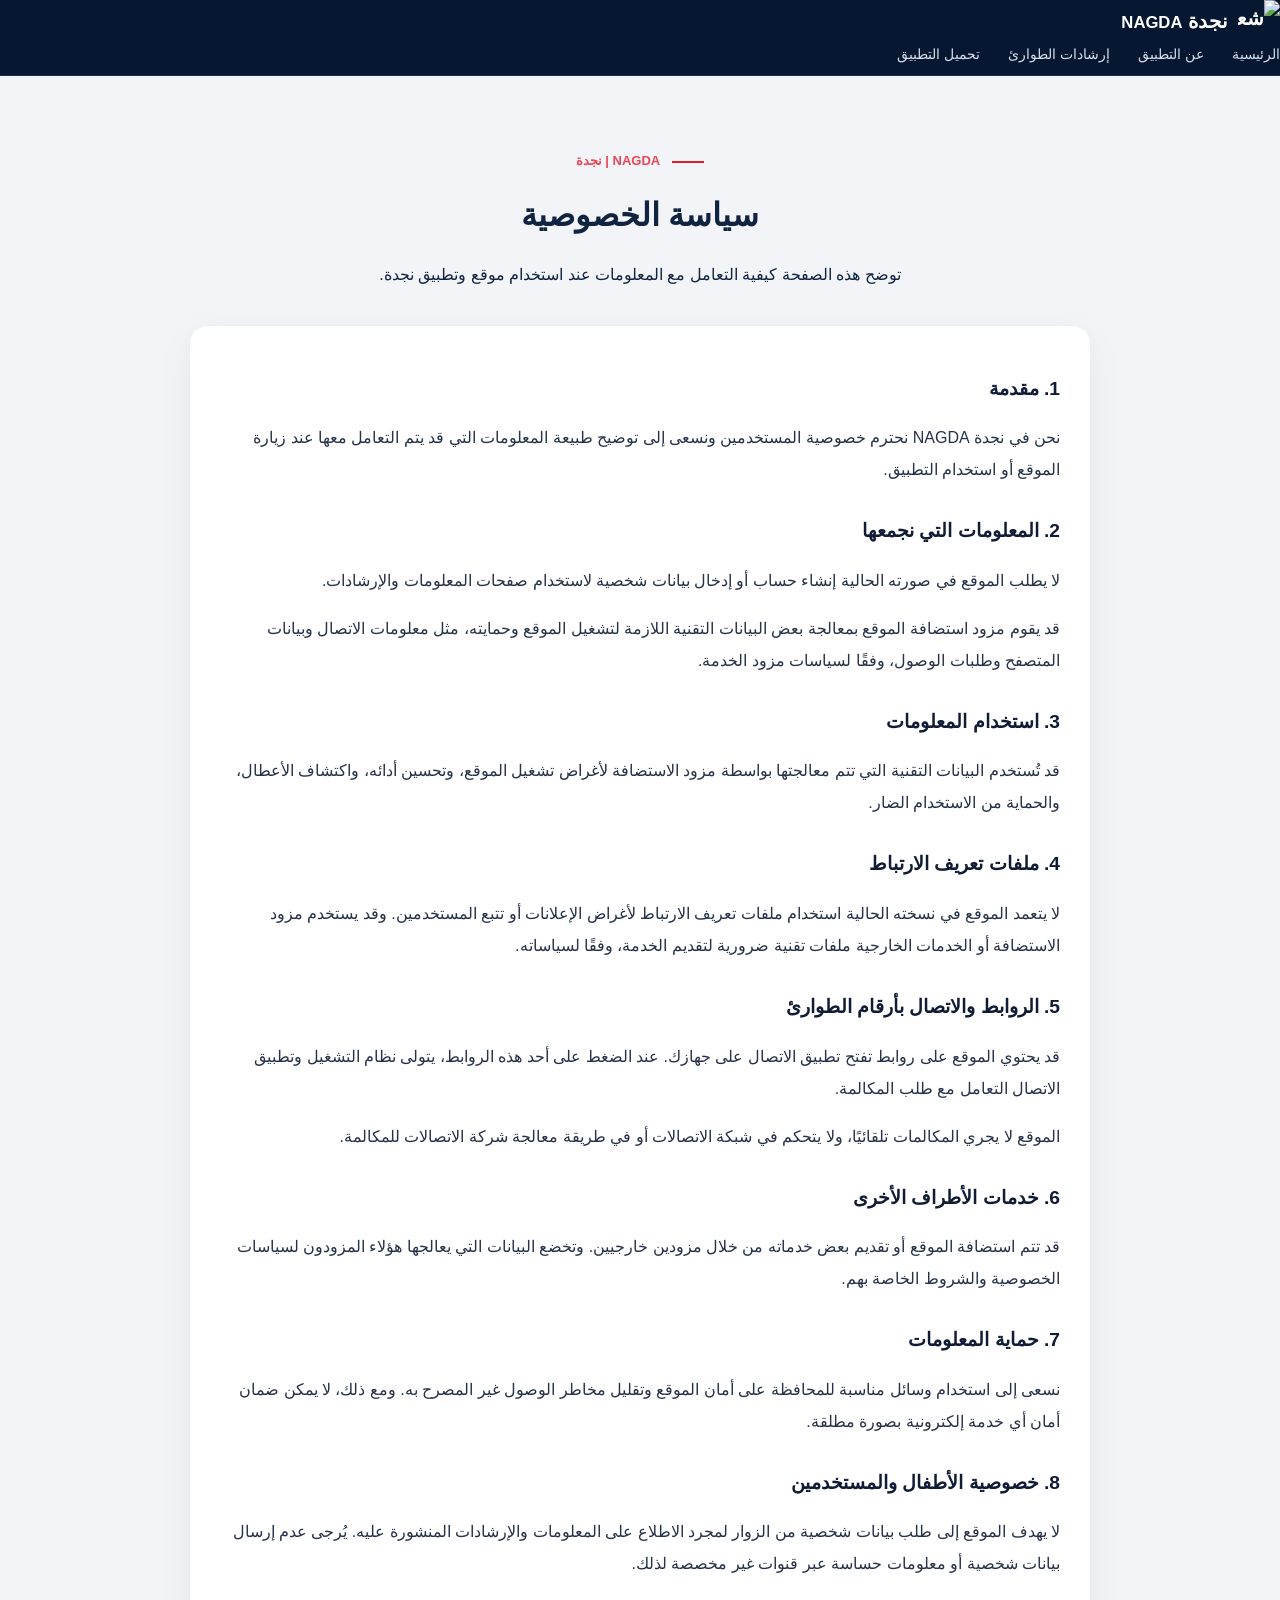
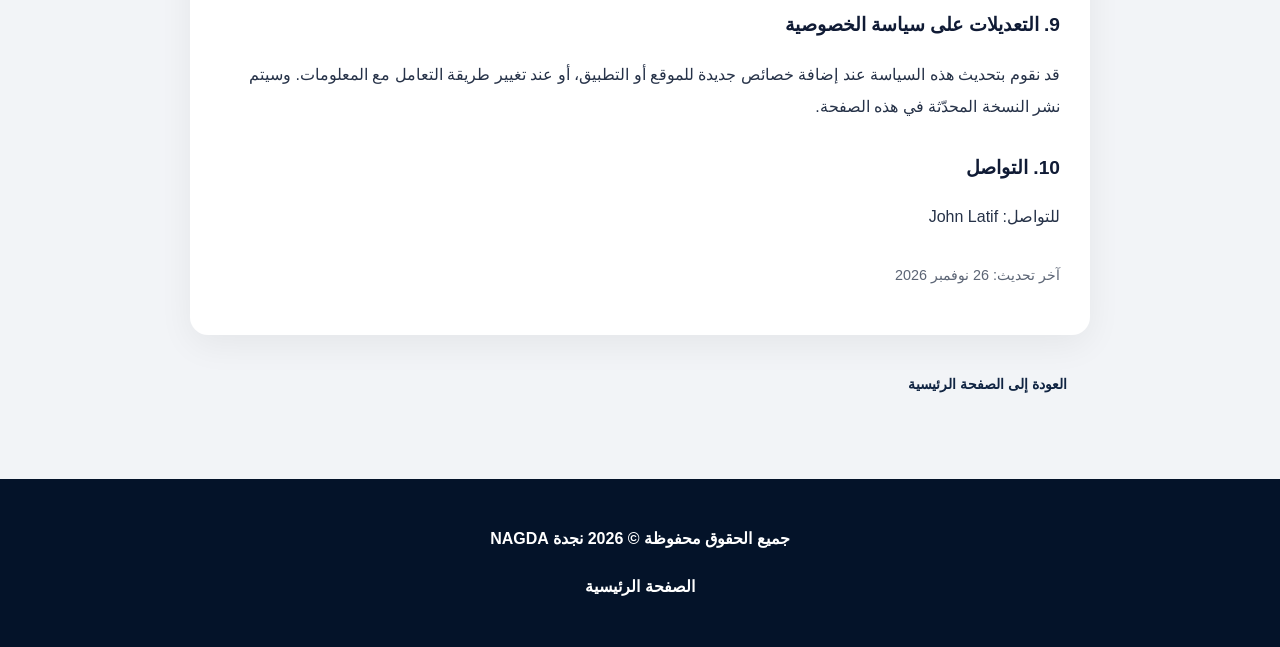
==== privacy.html @ 429201cb "Create privacy.html" ====
<!DOCTYPE html>
<html lang="ar" dir="rtl">
<head>
  <meta charset="UTF-8">
  <meta name="viewport" content="width=device-width, initial-scale=1.0">

  <title>سياسة الخصوصية | نجدة NAGDA</title>
  <meta
    name="description"
    content="سياسة الخصوصية لموقع وتطبيق نجدة NAGDA."
  >
  <meta name="theme-color" content="#101b35">

  <link rel="icon" href="nagda_site.png" type="image/png">
  <link rel="stylesheet" href="style.css">

  <style>
    .privacy-page {
      min-height: 70vh;
      padding: 70px 0;
    }

    .privacy-container {
      width: min(900px, 92%);
      margin: auto;
    }

    .privacy-header {
      margin-bottom: 35px;
      text-align: center;
    }

    .privacy-header h1 {
      margin: 12px 0;
    }

    .privacy-header p {
      line-height: 1.9;
    }

    .privacy-content {
      padding: 30px;
      border-radius: 18px;
      background: #fff;
      box-shadow: 0 10px 35px rgba(0, 0, 0, 0.06);
      color: #263248;
    }

    .privacy-content section {
      margin-bottom: 28px;
    }

    .privacy-content h2 {
      margin-bottom: 10px;
      color: #101b35;
      font-size: 1.2rem;
    }

    .privacy-content p,
    .privacy-content li {
      line-height: 2;
    }

    .privacy-content ul {
      padding-right: 22px;
    }

    .privacy-updated {
      margin-top: 25px;
      font-size: 0.9rem;
      opacity: 0.75;
    }

    .privacy-back {
      display: inline-block;
      margin-top: 25px;
      text-decoration: none;
    }

    @media (max-width: 600px) {
      .privacy-page {
        padding: 45px 0;
      }

      .privacy-content {
        padding: 20px;
      }
    }
    .site-footer {
  text-align: center;
  font-weight: 800;
  padding: 28px 16px;
  line-height: 2;
}
  </style>
</head>

<body>

  <!-- Header -->
  <header class="header">
    <div class="container nav-container">

      <a class="brand" href="index.html" aria-label="نجدة - الصفحة الرئيسية">
        <img src="nagda_site.png" alt="شعار نجدة" class="brand-logo">
        <span>نجدة <small>NAGDA</small></span>
      </a>

      <button
        class="menu"
        type="button"
        aria-label="فتح قائمة التنقل"
        aria-controls="nav"
        aria-expanded="false"
      >
        <span></span>
        <span></span>
        <span></span>
      </button>

      <nav id="nav" class="nav">
        <a href="index.html#home">الرئيسية</a>
        <a href="index.html#about">عن التطبيق</a>
        <a href="index.html#guides">إرشادات الطوارئ</a>
        <a href="index.html#download">تحميل التطبيق</a>
      </nav>

    </div>
  </header>


  <main class="privacy-page">

    <div class="privacy-container">

      <div class="privacy-header">
        <span class="eyebrow">NAGDA | نجدة</span>
        <h1>سياسة الخصوصية</h1>
        <p>
          توضح هذه الصفحة كيفية التعامل مع المعلومات عند استخدام
          موقع وتطبيق نجدة.
        </p>
      </div>


      <div class="privacy-content">

        <section>
          <h2>1. مقدمة</h2>
          <p>
            نحن في نجدة NAGDA نحترم خصوصية المستخدمين ونسعى إلى توضيح
            طبيعة المعلومات التي قد يتم التعامل معها عند زيارة الموقع
            أو استخدام التطبيق.
          </p>
        </section>


        <section>
          <h2>2. المعلومات التي نجمعها</h2>
          <p>
            لا يطلب الموقع في صورته الحالية إنشاء حساب أو إدخال بيانات
            شخصية لاستخدام صفحات المعلومات والإرشادات.
          </p>
          <p>
            قد يقوم مزود استضافة الموقع بمعالجة بعض البيانات التقنية
            اللازمة لتشغيل الموقع وحمايته، مثل معلومات الاتصال وبيانات
            المتصفح وطلبات الوصول، وفقًا لسياسات مزود الخدمة.
          </p>
        </section>


        <section>
          <h2>3. استخدام المعلومات</h2>
          <p>
            قد تُستخدم البيانات التقنية التي تتم معالجتها بواسطة مزود
            الاستضافة لأغراض تشغيل الموقع، وتحسين أدائه، واكتشاف
            الأعطال، والحماية من الاستخدام الضار.
          </p>
        </section>


        <section>
          <h2>4. ملفات تعريف الارتباط</h2>
          <p>
            لا يتعمد الموقع في نسخته الحالية استخدام ملفات تعريف
            الارتباط لأغراض الإعلانات أو تتبع المستخدمين.
            وقد يستخدم مزود الاستضافة أو الخدمات الخارجية ملفات
            تقنية ضرورية لتقديم الخدمة، وفقًا لسياساته.
          </p>
        </section>


        <section>
          <h2>5. الروابط والاتصال بأرقام الطوارئ</h2>
          <p>
            قد يحتوي الموقع على روابط تفتح تطبيق الاتصال على جهازك.
            عند الضغط على أحد هذه الروابط، يتولى نظام التشغيل وتطبيق
            الاتصال التعامل مع طلب المكالمة.
          </p>
          <p>
            الموقع لا يجري المكالمات تلقائيًا، ولا يتحكم في شبكة
            الاتصالات أو في طريقة معالجة شركة الاتصالات للمكالمة.
          </p>
        </section>


        <section>
          <h2>6. خدمات الأطراف الأخرى</h2>
          <p>
            قد تتم استضافة الموقع أو تقديم بعض خدماته من خلال مزودين
            خارجيين. وتخضع البيانات التي يعالجها هؤلاء المزودون
            لسياسات الخصوصية والشروط الخاصة بهم.
          </p>
        </section>


        <section>
          <h2>7. حماية المعلومات</h2>
          <p>
            نسعى إلى استخدام وسائل مناسبة للمحافظة على أمان الموقع
            وتقليل مخاطر الوصول غير المصرح به. ومع ذلك، لا يمكن ضمان
            أمان أي خدمة إلكترونية بصورة مطلقة.
          </p>
        </section>


        <section>
          <h2>8. خصوصية الأطفال والمستخدمين</h2>
          <p>
            لا يهدف الموقع إلى طلب بيانات شخصية من الزوار لمجرد
            الاطلاع على المعلومات والإرشادات المنشورة عليه.
            يُرجى عدم إرسال بيانات شخصية أو معلومات حساسة عبر
            قنوات غير مخصصة لذلك.
          </p>
        </section>


        <section>
          <h2>9. التعديلات على سياسة الخصوصية</h2>
          <p>
            قد نقوم بتحديث هذه السياسة عند إضافة خصائص جديدة للموقع
            أو التطبيق، أو عند تغيير طريقة التعامل مع المعلومات.
            وسيتم نشر النسخة المحدّثة في هذه الصفحة.
          </p>
        </section>


        <section>
        <h2>10. التواصل</h2>
        <p>
            للتواصل:
            <a class="contact-name" href="https://wa.me/johnlatiff">
            John Latif
            </a>
        </p>
        </section>


        <p class="privacy-updated">
          آخر تحديث: 26 نوفمبر 2026
        </p>

      </div>

      <a class="btn btn-primary privacy-back" href="index.html">
        العودة إلى الصفحة الرئيسية
      </a>

    </div>

  </main>


  <!-- Footer -->
 <footer class="site-footer">
  <p><strong>جميع الحقوق محفوظة © 2026 نجدة NAGDA</strong></p>
  <p>
    <a href="https://nagda-egypt.vercel.app">
      الصفحة الرئيسية
    </a>
  </p>
</footer>


  <script src="script.js" defer></script>

  <!-- تعطيل بعض اختصارات الفحص فقط، وليس حماية حقيقية للموقع -->
  <script>
    document.addEventListener("contextmenu", function (event) {
      event.preventDefault();
    });

    document.addEventListener("keydown", function (event) {
      const key = event.key.toLowerCase();

      const blocked =
        key === "f12" ||
        (event.ctrlKey && event.shiftKey && ["i", "j", "c"].includes(key)) ||
        (event.ctrlKey && key === "u") ||
        (event.metaKey && event.altKey && ["i", "j", "c"].includes(key));

      if (blocked) {
        event.preventDefault();
        event.stopPropagation();
      }
    });
  </script>

</body>
</html>
---- style.css ----
* {
  box-sizing: border-box;
}

html {
  scroll-behavior: smooth;
  scroll-padding-top: 85px;
}

body {
  margin: 0;
  background: #f2f4f7;
  color: #102442;
  font-family: 'IBM Plex Sans Arabic', sans-serif;
  line-height: 1.8;
}

a {
  text-decoration: none;
  color: inherit;
}

.wrap {
  width: min(1160px, calc(100% - 48px));
  margin: auto;
}

.header {
  height: 76px;
  background: #061731;
  color: white;
  position: sticky;
  top: 0;
  z-index: 10;
  border-bottom: 1px solid #ffffff18;
}

.bar {
  height: 100%;
  display: flex;
  align-items: center;
  justify-content: space-between;
  gap: 25px;
}

.brand {
  display: flex;
  align-items: center;
  gap: 10px;
  font-size: 20px;
  font-weight: 700;
  white-space: nowrap;
}

.brand img {
  width: 42px;
  height: 42px;
  object-fit: contain;
  border-radius: 8px;
}

.brand i {
  color: #ef3445;
  font-style: normal;
}

.brand b {
  font-size: 14px;
  letter-spacing: 1.5px;
}

nav {
  display: flex;
  align-items: center;
  gap: 28px;
  font-size: 14px;
  color: #d5deea;
}

nav a:hover {
  color: white;
}

.wa {
  background: #e21d2f;
  padding: 7px 19px;
  color: #fff;
}

.menu {
  display: none;
}

.hero {
  background: linear-gradient(110deg, #06152e, #071a3a 55%, #153b61);
  color: white;
  position: relative;
  overflow: hidden;
}

.hero-grid {
  min-height: 555px;
  display: grid;
  grid-template-columns: 1.05fr 0.95fr;
  align-items: center;
}

.hero-copy {
  padding: 70px 0 85px;
  max-width: 590px;
}

.eyebrow,
.kicker {
  color: #ed4655;
  font-size: 13px;
  font-weight: 700;
  margin: 0 0 16px;
}

.eyebrow::before {
  content: '';
  display: inline-block;
  width: 32px;
  height: 2px;
  background: #e21d2f;
  margin-left: 12px;
  vertical-align: middle;
}

.hero h1 {
  font-size: clamp(44px, 5.8vw, 74px);
  line-height: 1.25;
  margin: 0 0 18px;
  letter-spacing: -1px;
}

.hero h1 em {
  color: #ef2739;
  font-style: normal;
}

.lead {
  font-size: 18px;
  line-height: 2;
  color: #d2dcea;
  max-width: 550px;
}

.actions {
  display: flex;
  gap: 13px;
  flex-wrap: wrap;
  margin-top: 28px;
}

.btn {
  display: inline-flex;
  align-items: center;
  justify-content: center;
  padding: 12px 23px;
  border-radius: 4px;
  font-weight: 700;
  font-size: 14px;
  transition: 0.2s;
}

.btn:hover {
  transform: translateY(-2px);
}

.red {
  background: #e21d2f;
  color: white;
  box-shadow: 0 8px 22px #e21d2f35;
}

.outline {
  border: 1px solid #ffffff85;
  color: white;
}

.outline:hover {
  background: white;
  color: #071a3a;
}

.note {
  font-size: 12px;
  color: #a9b8cc;
  margin-top: 22px;
}

.hero-art {
  height: 500px;
  position: relative;
  align-self: end;
  overflow: hidden;
  background: radial-gradient(
    ellipse at 65% 55%,
    #8da5be55,
    transparent 50%
  );
}

.skyline {
  position: absolute;
  bottom: 0;
  left: 0;
  right: 0;
  height: 190px;
  border-bottom: 4px solid #9aacc1;
  background: linear-gradient(transparent, #aab9ca18);
}

.skyline i {
  position: absolute;
  bottom: 0;
  width: 8%;
  background: linear-gradient(90deg, #879db6, #263f60);
  height: 100px;
}

.skyline i:nth-child(1) {
  left: 5%;
  height: 95px;
}

.skyline i:nth-child(2) {
  left: 22%;
  height: 150px;
}

.skyline i:nth-child(3) {
  left: 39%;
  height: 120px;
}

.skyline i:nth-child(4) {
  left: 55%;
  height: 185px;
}

.skyline i:nth-child(5) {
  left: 73%;
  height: 135px;
}

.skyline i:nth-child(6) {
  left: 89%;
  height: 90px;
}

.phone {
  position: absolute;
  z-index: 2;
  bottom: -30px;
  left: 24%;
  width: 260px;
  height: 465px;
  background: #101827;
  border: 8px solid #111b2a;
  border-radius: 36px;
  padding: 8px;
  transform: rotate(6deg);
  box-shadow: 0 28px 60px #0008;
}

.notch {
  position: absolute;
  z-index: 3;
  top: 4px;
  left: 50%;
  transform: translateX(-50%);
  width: 80px;
  height: 14px;
  background: #111b2a;
  border-radius: 0 0 10px 10px;
}

.screen {
  height: 100%;
  border-radius: 25px;
  background: #f6f7f9;
  color: #071a3a;
  padding: 26px 10px 10px;
  overflow: hidden;
}

.appbrand {
  display: flex;
  justify-content: center;
  align-items: center;
  gap: 7px;
  margin-bottom: 12px;
}

.appbrand img {
  width: 35px;
  height: 35px;
}

.appbrand b {
  font-size: 16px;
  line-height: 1.1;
}

.appbrand small {
  display: block;
  font-size: 9px;
  letter-spacing: 2px;
}

.alert {
  background: #e21d2f;
  color: white;
  text-align: center;
  border-radius: 8px;
  padding: 10px;
  font-weight: 700;
}

.alert small {
  display: block;
  font-size: 10px;
  font-weight: 400;
}

.tiles {
  display: grid;
  grid-template-columns: 1fr 1fr;
  gap: 7px;
  margin-top: 10px;
}

.tiles div {
  background: white;
  border: 1px solid #e5e8ed;
  border-radius: 8px;
  text-align: center;
  padding: 10px 4px;
  display: grid;
  gap: 3px;
  font-size: 20px;
}

.tiles b {
  font-size: 10px;
}

.offline-tag {
  background: #071a3a;
  color: white;
  text-align: center;
  border-radius: 6px;
  margin-top: 9px;
  padding: 7px;
  font-size: 10px;
}

.section {
  padding: 76px 0;
}

.about {
  background: #fff;
}

.about-grid {
  display: grid;
  grid-template-columns: 0.9fr 1.1fr;
  gap: 70px;
  align-items: center;
}

.editorial-art {
  height: 270px;
  background: linear-gradient(140deg, #cbd6e2, #657e9b 55%, #1b3658);
  position: relative;
  overflow: hidden;
  color: white;
  padding: 25px;
}

.editorial-art::after {
  content: '';
  position: absolute;
  inset: 0;
  background: linear-gradient(0deg, #061a3bd9, transparent 70%);
}

.editorial-art span {
  font-size: 150px;
  font-weight: 700;
  color: #ffffff20;
}

.editorial-art b {
  position: absolute;
  z-index: 1;
  bottom: 22px;
  right: 25px;
  font-size: 22px;
  line-height: 1.4;
}

.about h2,
.intro h2,
.offline-section h2,
.download h2 {
  font-size: clamp(30px, 3.6vw, 43px);
  line-height: 1.35;
  margin: 0 0 16px;
  color: #071a3a;
}

.about p:not(.kicker),
.intro > p:not(.kicker),
.download-grid > div > p:not(.kicker) {
  color: #65758a;
  line-height: 2;
}

.guide {
  background: #edf0f4;
}

.guide-grid {
  display: grid;
  grid-template-columns: 245px 1fr;
  gap: 42px;
}

.intro {
  position: sticky;
  top: 105px;
  align-self: start;
}

.cards {
  display: grid;
  grid-template-columns: repeat(3, 1fr);
  gap: 12px;
}

.cards article {
  background: white;
  border: 1px solid #e1e6ec;
  padding: 18px;
  min-height: 185px;
  transition: 0.2s;
}

.cards article:hover {
  transform: translateY(-3px);
  border-color: #bdc9d8;
}

.cards article > span {
  width: 42px;
  height: 42px;
  display: grid;
  place-items: center;
  background: #f0f3f7;
  border-radius: 50%;
  font-size: 21px;
  margin-bottom: 10px;
}

.cards h3 {
  font-size: 16px;
  margin: 0;
  color: #071a3a;
}

.cards p {
  font-size: 12px;
  color: #7b899a;
  margin: 2px 0 10px;
}

.cards a {
  font-size: 19px;
  font-weight: 700;
  color: #e21d2f;
  border-bottom: 1px solid #f2c5ca;
}

.cards small {
  font-size: 10px;
  color: #7b899a;
  font-weight: 500;
}

.warning {
  font-size: 12px;
  color: #7c899a;
  margin-top: 18px;
}

.offline-section {
  background: #071a3a;
  color: white;
  padding: 44px 0;
}

.offline-grid {
  display: grid;
  grid-template-columns: 1fr auto 1fr;
  gap: 30px;
  align-items: center;
}

.offline-section h2 {
  color: white;
  margin-bottom: 6px;
}

.offline-section p {
  color: #c5d0df;
}

.wifi-mark {
  display: flex;
  align-items: center;
  gap: 15px;
  padding: 12px 28px;
  border-inline: 1px solid #ffffff40;
}

.wifi-mark strong {
  font-size: 48px;
  color: #f04a59;
}

.wifi-mark b,
.wifi-mark small {
  display: block;
}

.wifi-mark small {
  font-size: 11px;
  color: #afbed1;
}

.offline-note {
  font-size: 12px;
  line-height: 2;
  margin: 0;
}

.download {
  background: #e8edf3;
}

.download-grid {
  display: grid;
  grid-template-columns: 1fr 1fr;
  gap: 45px;
  align-items: center;
}

.disabled {
  opacity: 0.95;
}

.meta {
  display: flex;
  gap: 18px;
  flex-wrap: wrap;
  margin-top: 20px;
}

.meta span {
  font-size: 11px;
  color: #7b899a;
  border-inline-start: 1px solid #cbd3dd;
  padding-inline-start: 12px;
}

.meta b {
  display: block;
  color: #263d5c;
  font-size: 12px;
}

footer {
  background: #041329;
  color: white;
  padding: 28px 0 14px;
}

.foot {
  display: flex;
  align-items: center;
  justify-content: space-between;
  gap: 20px;
}

.foot nav {
  gap: 22px;
  font-size: 12px;
}

.foot p {
  font-size: 11px;
  color: #9eacc0;
  margin: 0;
}

.copyright {
  border-top: 1px solid #ffffff1c;
  margin-top: 22px;
  padding-top: 10px;
  font-size: 10px;
  color: #7e8da3;
}

/* Tablet */
@media (max-width: 900px) {
  .hero-grid {
    grid-template-columns: 1fr 0.8fr;
  }

  .hero h1 {
    font-size: 52px;
  }

  .phone {
    left: 10%;
    transform: rotate(5deg) scale(0.9);
    transform-origin: bottom left;
  }

  .guide-grid {
    grid-template-columns: 1fr;
  }

  .intro {
    position: static;
  }

  .offline-grid {
    grid-template-columns: 1fr 1fr;
  }

  .offline-note {
    grid-column: 1 / -1;
  }
}

/* Mobile */
@media (max-width: 680px) {
  .wrap {
    width: calc(100% - 32px);
  }

  .header {
    height: 68px;
  }

  .brand {
    font-size: 17px;
  }

  .brand img {
    width: 36px;
    height: 36px;
  }

  .brand b {
    font-size: 12px;
  }

  .menu {
    display: block;
    background: transparent;
    color: white;
    border: 1px solid #ffffff55;
    padding: 7px 12px;
    font: inherit;
  }

  .bar {
    position: relative;
  }

  .bar nav {
    display: none;
    position: absolute;
    top: 68px;
    right: -16px;
    left: -16px;
    background: #061731;
    padding: 14px 24px 20px;
    flex-direction: column;
    align-items: stretch;
    gap: 0;
  }

  .bar nav.open {
    display: flex;
  }

  .bar nav a {
    padding: 10px 0;
    border-bottom: 1px solid #ffffff16;
  }

  .bar nav .wa {
    text-align: center;
    margin-top: 10px;
  }

  .hero-grid {
    display: flex;
    flex-direction: column;
    align-items: stretch;
  }

  .hero-copy {
    padding: 54px 0 8px;
  }

  .hero h1 {
    font-size: clamp(43px, 12vw, 58px);
  }

  .lead {
    font-size: 15px;
  }

  .actions {
    flex-direction: column;
  }

  .actions .btn {
    width: 100%;
  }

  .hero-art {
    height: 370px;
    width: 100%;
  }

  .phone {
    left: 50%;
    transform: translateX(-50%) rotate(4deg) scale(0.88);
    transform-origin: bottom center;
  }

  .section {
    padding: 55px 0;
  }

  .about-grid {
    grid-template-columns: 1fr;
    gap: 25px;
  }

  .editorial-art {
    height: 205px;
    order: 2;
  }

  .cards {
    grid-template-columns: repeat(2, 1fr);
    gap: 9px;
  }

  .cards article {
    padding: 14px;
    min-height: 175px;
  }

  .offline-grid {
    grid-template-columns: 1fr;
    gap: 18px;
  }

  .wifi-mark {
    border-inline: 0;
    border-block: 1px solid #ffffff35;
    padding: 14px 0;
  }

  .offline-note {
    grid-column: auto;
  }

  .download-grid {
    grid-template-columns: 1fr;
    gap: 20px;
  }

  .foot {
    align-items: flex-start;
    flex-direction: column;
  }

  .foot nav {
    flex-wrap: wrap;
    gap: 14px;
  }
}

/* Small phones */
@media (max-width: 360px) {
  .cards {
    grid-template-columns: 1fr;
  }
}
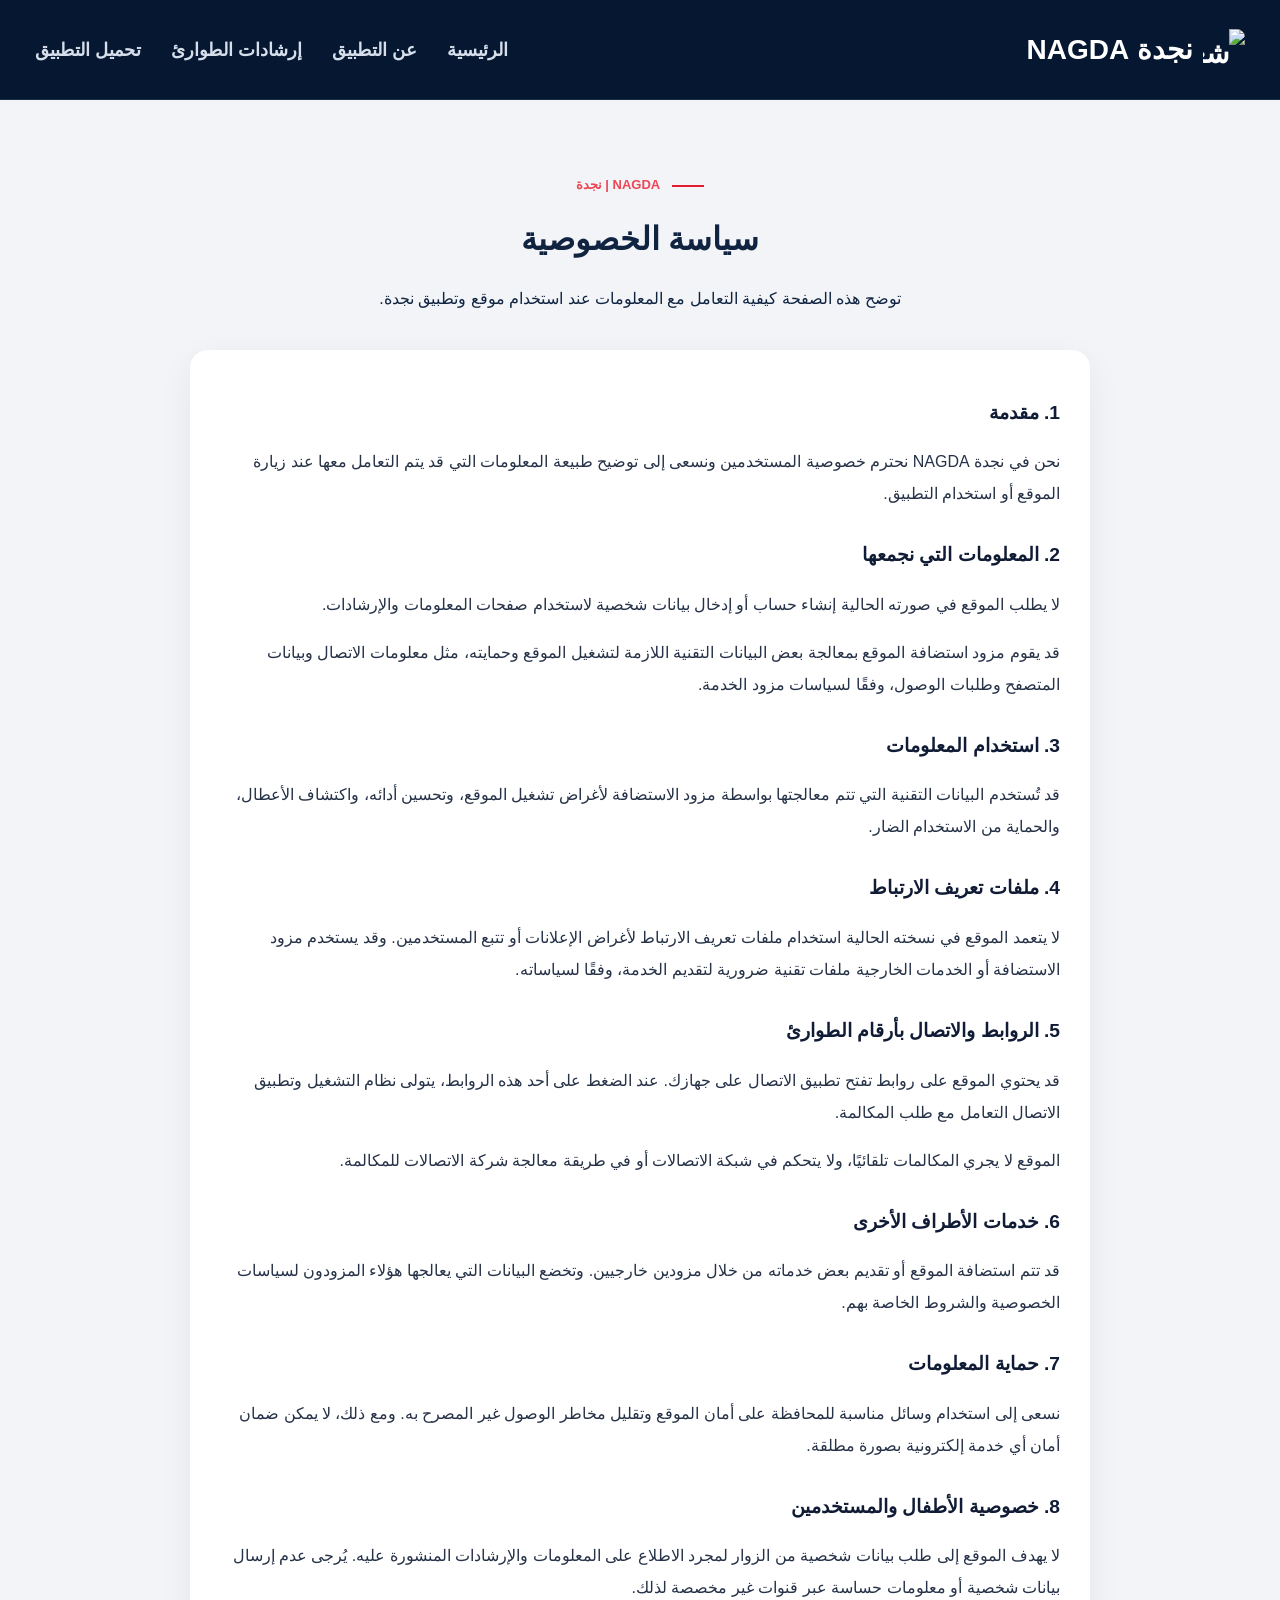
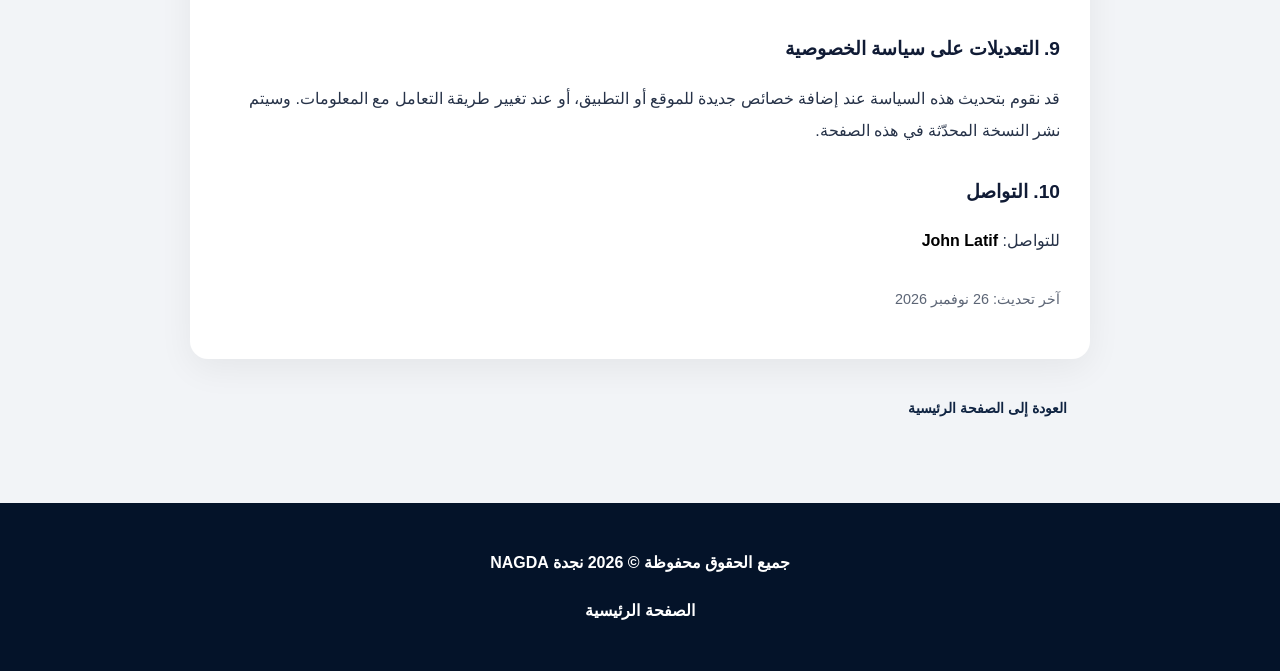
==== commit 220c3b90: "Update privacy.html" ====
--- a/privacy.html
+++ b/privacy.html
@@ -98,35 +98,31 @@
 <body>
 
   <!-- Header -->
-  <header class="header">
-    <div class="container nav-container">
-
-      <a class="brand" href="index.html" aria-label="نجدة - الصفحة الرئيسية">
-        <img src="nagda_site.png" alt="شعار نجدة" class="brand-logo">
-        <span>نجدة <small>NAGDA</small></span>
-      </a>
-
-      <button
-        class="menu"
-        type="button"
-        aria-label="فتح قائمة التنقل"
-        aria-controls="nav"
-        aria-expanded="false"
-      >
-        <span></span>
-        <span></span>
-        <span></span>
-      </button>
-
-      <nav id="nav" class="nav">
-        <a href="index.html#home">الرئيسية</a>
-        <a href="index.html#about">عن التطبيق</a>
-        <a href="index.html#guides">إرشادات الطوارئ</a>
-        <a href="index.html#download">تحميل التطبيق</a>
-      </nav>
-
-    </div>
-  </header>
+<header class="header">
+  <div class="container nav-wrap">
+
+    <a href="index.html" class="brand">
+      <img src="nagda_site.png" alt="شعار نجدة" class="logo">
+      <span>نجدة NAGDA</span>
+    </a>
+
+    <button class="menu"
+      type="button"
+      aria-label="فتح القائمة"
+      aria-controls="nav"
+      aria-expanded="false">
+      ☰
+    </button>
+
+    <nav class="nav" id="nav">
+      <a href="index.html#home">الرئيسية</a>
+      <a href="index.html#about">عن التطبيق</a>
+      <a href="index.html#guides">إرشادات الطوارئ</a>
+      <a href="index.html#download">تحميل التطبيق</a>
+    </nav>
+
+  </div>
+</header>
 
 
   <main class="privacy-page">
--- a/style.css
+++ b/style.css
@@ -810,3 +810,57 @@
     grid-template-columns: 1fr;
   }
 }
+
+.contact-name {
+  color: #000000;
+  font-weight: 800;
+  text-decoration: none;
+  transition: color 0.3s ease;
+}
+
+.contact-name:hover {
+  color: #000000;
+  text-decoration: underline;
+}
+
+@media (min-width: 769px) {
+  .header {
+    width: 100%;
+    min-height: 100px;
+    position: relative;
+  }
+
+  .nav-wrap {
+    min-height: 100px;
+    display: flex;
+    flex-direction: row;
+    justify-content: space-between;
+    align-items: center;
+    padding: 20px 35px;
+  }
+
+  .brand {
+    font-size: 28px;
+    font-weight: 900;
+  }
+
+  .logo {
+    width: 60px;
+    height: 60px;
+  }
+
+  .nav {
+    display: flex;
+    gap: 30px;
+    align-items: center;
+  }
+
+  .nav a {
+    font-size: 18px;
+    font-weight: 700;
+  }
+
+  .menu {
+    display: none;
+  }
+}
